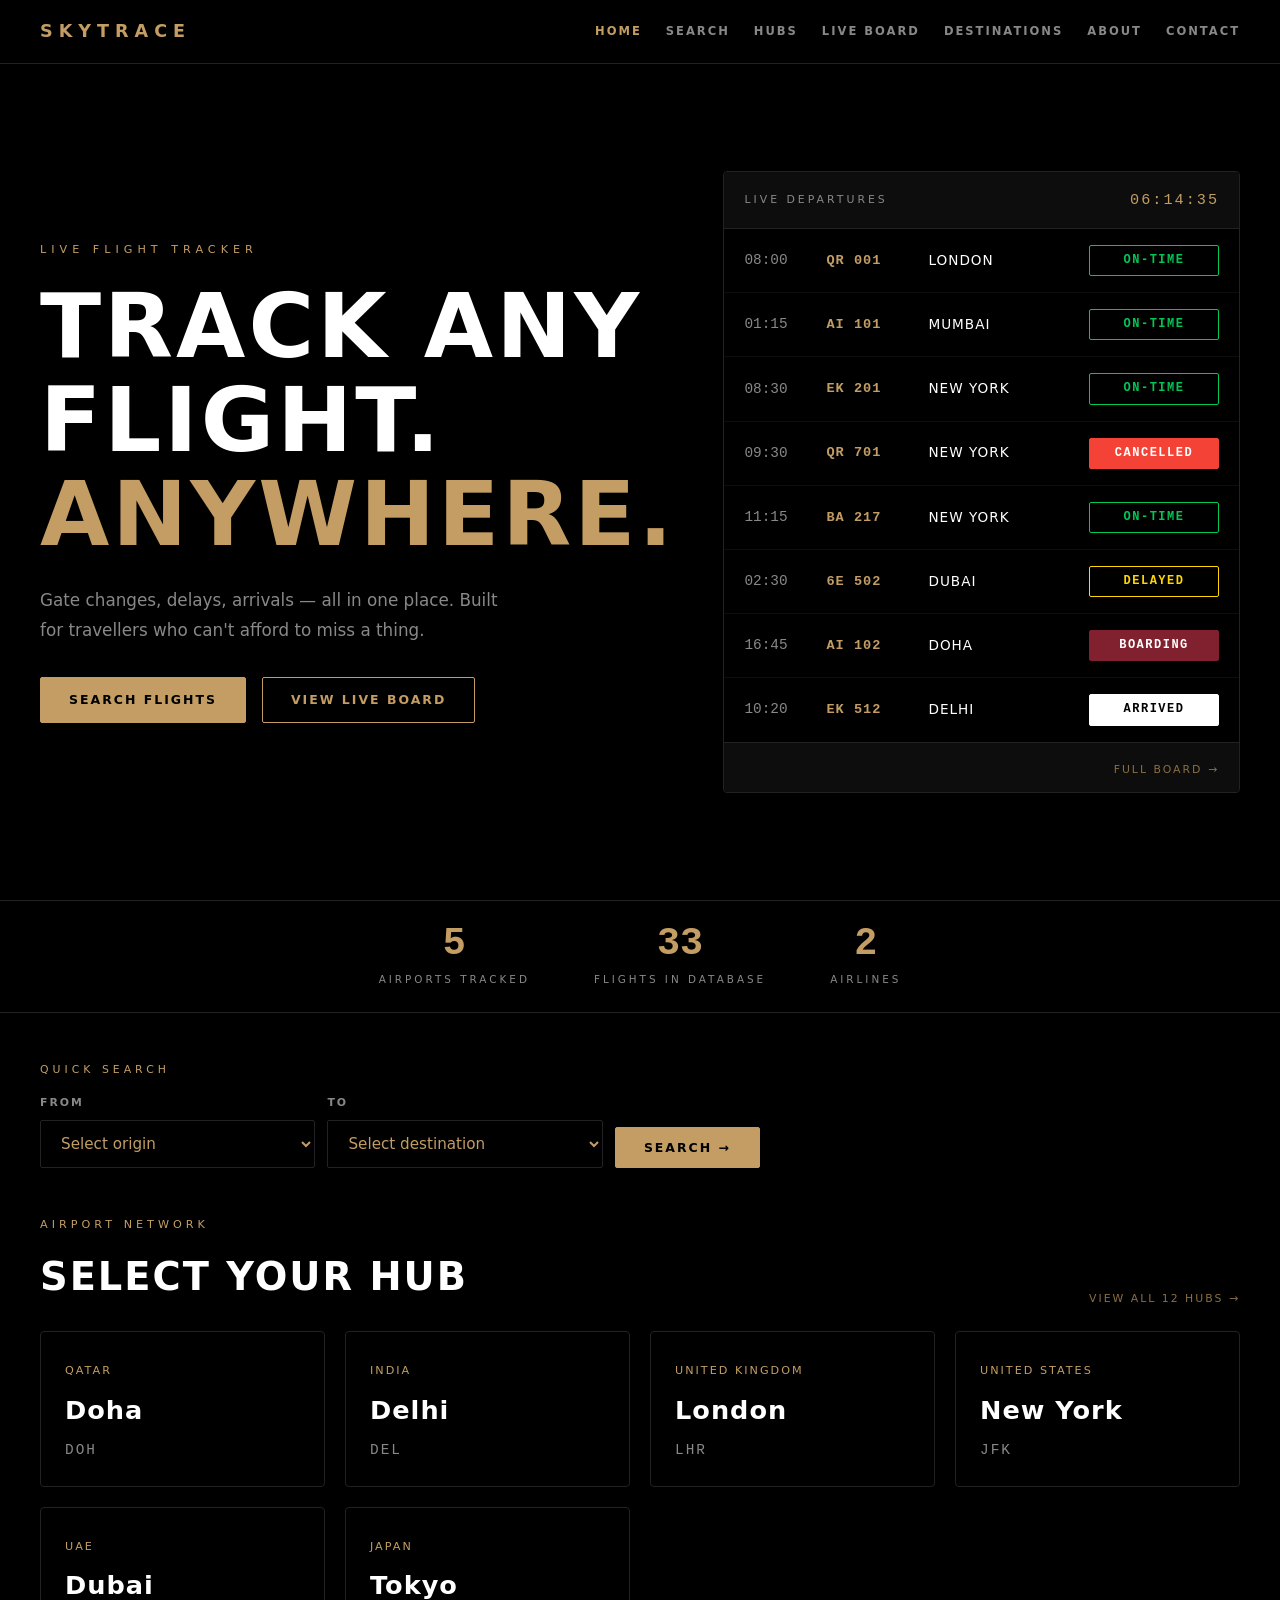
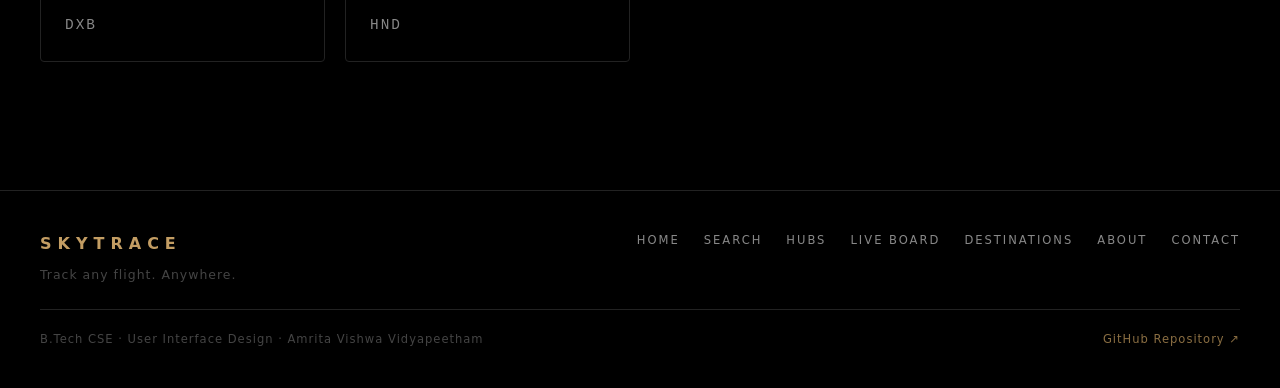
==== index.html @ 2674e1f0 "modified index, styles and added dashboard" ====
<!DOCTYPE html>
<html lang="en">
<head>
  <meta charset="UTF-8">
  <meta name="viewport" content="width=device-width, initial-scale=1.0">
  <title>SkyTrace — Live Flight Tracker</title>
  <link rel="stylesheet" href="css/styles.css">
  <style>
    /* ── Index-specific styles only ── */

    /* Hero layout: two columns */
    .hero-layout {
      min-height: calc(100vh - var(--nav-height));
      display: grid;
      grid-template-columns: 1fr 1fr;
      align-items: center;
      gap: var(--sp-12);
      padding-inline: var(--sp-10);
      max-width: var(--max-width);
      margin-inline: auto;
      padding-block: var(--sp-16);
    }

    /* Live ticker panel (right column) */
    .ticker-panel {
      border: 1px solid var(--border);
      border-radius: 4px;
      overflow: hidden;
    }

    .ticker-header {
      display: flex;
      justify-content: space-between;
      align-items: center;
      padding: var(--sp-4) var(--sp-5);
      border-bottom: 1px solid var(--border);
      background: var(--surface);
    }

    .ticker-header-label {
      font-size: 0.68rem;
      letter-spacing: 3px;
      text-transform: uppercase;
      color: var(--text-muted);
    }

    .ticker-clock {
      font-family: var(--font-mono);
      font-size: 0.95rem;
      color: var(--gold);
      letter-spacing: 2px;
    }

    .ticker-row {
      display: grid;
      grid-template-columns: 70px 90px 1fr auto;
      align-items: center;
      gap: var(--sp-3);
      padding: var(--sp-4) var(--sp-5);
      border-bottom: 1px solid var(--surface);
      transition: background var(--transition-fast);
      opacity: 0;
      animation: fadeUp 0.4s ease forwards;
    }

    .ticker-row:hover { background: var(--surface-2); }
    .ticker-row:last-child { border-bottom: none; }

    .ticker-time {
      font-family: var(--font-mono);
      font-size: 0.9rem;
      color: var(--text-muted);
    }

    .ticker-flight {
      font-family: var(--font-mono);
      font-size: 0.85rem;
      color: var(--gold);
      font-weight: 700;
      letter-spacing: 1px;
    }

    .ticker-route {
      font-size: 0.85rem;
      text-transform: uppercase;
      letter-spacing: 1px;
      color: var(--text);
      white-space: nowrap;
      overflow: hidden;
      text-overflow: ellipsis;
    }

    .ticker-footer {
      padding: var(--sp-3) var(--sp-5);
      background: var(--surface);
      border-top: 1px solid var(--border);
      text-align: right;
    }

    .ticker-footer a {
      font-size: 0.68rem;
      letter-spacing: 2px;
      text-transform: uppercase;
      color: var(--gold-dim);
      transition: color var(--transition-fast);
    }

    .ticker-footer a:hover { color: var(--gold); }

    /* Stats strip */
    .stats-strip {
      border-top: 1px solid var(--border);
      border-bottom: 1px solid var(--border);
      padding-block: var(--sp-6);
    }

    .stats-inner {
      max-width: var(--max-width);
      margin-inline: auto;
      padding-inline: var(--sp-10);
      display: flex;
      justify-content: center;
      gap: var(--sp-16);
      flex-wrap: wrap;
    }

    .stat-item {
      text-align: center;
    }

    .stat-item .num {
      font-family: var(--font-mono);
      font-size: 2.4rem;
      font-weight: 700;
      color: var(--gold);
      line-height: 1;
      display: block;
    }

    .stat-item .lbl {
      font-size: 0.65rem;
      letter-spacing: 3px;
      text-transform: uppercase;
      color: var(--text-muted);
      margin-top: var(--sp-2);
      display: block;
    }

    /* Quick search section */
    .search-section {
      max-width: var(--max-width);
      margin-inline: auto;
      padding-inline: var(--sp-10);
      padding-block: var(--sp-12);
    }

    .search-section-label {
      font-size: 0.68rem;
      letter-spacing: 4px;
      text-transform: uppercase;
      color: var(--gold);
      margin-bottom: var(--sp-4);
    }

    .search-widget {
      display: grid;
      grid-template-columns: 1fr 1fr auto;
      gap: var(--sp-3);
      align-items: end;
      max-width: 720px;
    }

    .search-error {
      font-size: 0.72rem;
      color: var(--status-cancelled);
      letter-spacing: 1px;
      margin-top: var(--sp-2);
      display: none;
    }

    .search-error.visible { display: block; }

    /* Hubs section */
    .hubs-section {
      max-width: var(--max-width);
      margin-inline: auto;
      padding-inline: var(--sp-10);
      padding-bottom: var(--sp-16);
    }

    .hubs-section-head {
      display: flex;
      justify-content: space-between;
      align-items: flex-end;
      margin-bottom: var(--sp-6);
    }

    .view-all {
      font-size: 0.68rem;
      letter-spacing: 2px;
      text-transform: uppercase;
      color: var(--gold-dim);
      transition: color var(--transition-fast);
    }

    .view-all:hover { color: var(--gold); }

    /* Responsive */
    @media (max-width: 900px) {
      .hero-layout {
        grid-template-columns: 1fr;
        padding-block: var(--sp-12);
      }

      .ticker-panel { display: none; }
    }

    @media (max-width: 640px) {
      .hero-layout,
      .stats-inner,
      .search-section,
      .hubs-section {
        padding-inline: var(--sp-5);
      }

      .search-widget {
        grid-template-columns: 1fr;
      }

      .stats-inner {
        gap: var(--sp-8);
      }

      .hubs-section-head {
        flex-direction: column;
        align-items: flex-start;
        gap: var(--sp-3);
      }
    }
  </style>
</head>
<body>

  <!-- ── NAVIGATION ── -->
  <nav class="nav-bar">
    <span class="nav-logo">SkyTrace</span>
    <div class="nav-links">
      <a href="index.html"        class="nav-link active">Home</a>
      <a href="search.html"       class="nav-link">Search</a>
      <a href="hubs.html"         class="nav-link">Hubs</a>
      <a href="status.html"       class="nav-link">Live Board</a>
      <a href="destinations.html" class="nav-link">Destinations</a>
      <a href="about.html"        class="nav-link">About</a>
      <a href="contact.html"      class="nav-link">Contact</a>
    </div>
    <button class="nav-toggle" id="navToggle" aria-label="Toggle navigation">
      <span></span><span></span><span></span>
    </button>
  </nav>

  <!-- Mobile nav menu -->
  <div class="nav-menu" id="navMenu">
    <a href="index.html"        class="nav-link active">Home</a>
    <a href="search.html"       class="nav-link">Search</a>
    <a href="hubs.html"         class="nav-link">Hubs</a>
    <a href="status.html"       class="nav-link">Live Board</a>
    <a href="destinations.html" class="nav-link">Destinations</a>
    <a href="about.html"        class="nav-link">About</a>
    <a href="contact.html"      class="nav-link">Contact</a>
  </div>

  <!-- ── HERO ── -->
  <section>
    <div class="hero-layout">

      <!-- Left: copy + CTAs -->
      <div class="hero-left">
        <p class="hero-eyebrow">Live Flight Tracker</p>
        <h1 class="hero-title">
          Track any flight.<br><span>Anywhere.</span>
        </h1>
        <p class="hero-sub">
          Gate changes, delays, arrivals — all in one place.
          Built for travellers who can't afford to miss a thing.
        </p>
        <div class="hero-cta">
          <a href="search.html" class="btn btn-primary">Search Flights</a>
          <a href="hubs.html"   class="btn btn-secondary">View Live Board</a>
        </div>
      </div>

      <!-- Right: live ticker -->
      <div class="ticker-panel" id="tickerPanel">
        <div class="ticker-header">
          <span class="ticker-header-label">Live Departures</span>
          <span class="ticker-clock" id="tickerClock">--:--:--</span>
        </div>
        <div id="tickerBody">
          <!-- Rows injected by JS -->
        </div>
        <div class="ticker-footer">
          <a href="hubs.html">Full board →</a>
        </div>
      </div>

    </div>
  </section>

  <!-- ── STATS STRIP ── -->
  <div class="stats-strip">
    <div class="stats-inner">
      <div class="stat-item">
        <span class="num" data-target="12" id="stat0">0</span>
        <span class="lbl">Airports Tracked</span>
      </div>
      <div class="stat-item">
        <span class="num" data-target="72" id="stat1">0</span>
        <span class="lbl">Flights in Database</span>
      </div>
      <div class="stat-item">
        <span class="num" data-target="6" id="stat2">0</span>
        <span class="lbl">Airlines</span>
      </div>
    </div>
  </div>

  <!-- ── QUICK SEARCH ── -->
  <div class="search-section">
    <p class="search-section-label">Quick Search</p>
    <form class="search-widget" id="searchForm" autocomplete="off">
      <div class="form-group">
        <label class="form-label" for="fromSelect">From</label>
        <select class="form-input" id="fromSelect">
          <option value="">Select origin</option>
        </select>
      </div>
      <div class="form-group">
        <label class="form-label" for="toSelect">To</label>
        <select class="form-input" id="toSelect">
          <option value="">Select destination</option>
        </select>
      </div>
      <button type="submit" class="btn btn-primary">Search →</button>
    </form>
    <p class="search-error" id="searchError">Origin and destination cannot be the same.</p>
  </div>

  <!-- ── FEATURED HUBS ── -->
  <div class="hubs-section">
    <div class="hubs-section-head">
      <div>
        <p class="section-label">Airport Network</p>
        <h2 class="section-title" style="margin-bottom:0;">Select Your Hub</h2>
      </div>
      <a href="hubs.html" class="view-all">View all 12 hubs →</a>
    </div>
    <div class="grid-auto" id="featuredHubs">
      <!-- 6 hub cards injected by JS -->
    </div>
  </div>

  <!-- ── FOOTER ── -->
  <footer class="footer">
    <div class="footer-inner">
      <div class="footer-top">
        <div>
          <div class="footer-logo">SkyTrace</div>
          <p class="footer-tagline">Track any flight. Anywhere.</p>
        </div>
        <nav class="footer-links">
          <a href="index.html"        class="footer-link">Home</a>
          <a href="search.html"       class="footer-link">Search</a>
          <a href="hubs.html"         class="footer-link">Hubs</a>
          <a href="status.html"       class="footer-link">Live Board</a>
          <a href="destinations.html" class="footer-link">Destinations</a>
          <a href="about.html"        class="footer-link">About</a>
          <a href="contact.html"      class="footer-link">Contact</a>
        </nav>
      </div>
      <div class="footer-bottom">
        <span class="footer-credit">
          B.Tech CSE · User Interface Design · Amrita Vishwa Vidyapeetham
        </span>
        <span class="footer-credit">
          <a href="https://github.com/9Zaun/skytrace" target="_blank" rel="noopener noreferrer">
            GitHub Repository ↗
          </a>
        </span>
      </div>
    </div>
  </footer>

  <script>
    /* ── DATA ── */
    const HUBS = [
      { country: "Qatar",          city: "Doha",       code: "DOH" },
      { country: "India",          city: "Delhi",      code: "DEL" },
      { country: "United Kingdom", city: "London",     code: "LHR" },
      { country: "United States",  city: "New York",   code: "JFK" },
      { country: "UAE",            city: "Dubai",      code: "DXB" },
      { country: "Japan",          city: "Tokyo",      code: "HND" },
      { country: "France",         city: "Paris",      code: "CDG" },
      { country: "Singapore",      city: "Singapore",  code: "SIN" },
      { country: "Germany",        city: "Frankfurt",  code: "FRA" },
      { country: "Australia",      city: "Sydney",     code: "SYD" },
      { country: "Canada",         city: "Toronto",    code: "YYZ" },
      { country: "Turkey",         city: "Istanbul",   code: "IST" }
    ];

    /* Sample flights for the live ticker — matches status.html data shape */
    const TICKER_FLIGHTS = [
      { id: "QR 001", from: "DOH", to: "London",    sch: "08:00", status: "ON-TIME"      },
      { id: "AI 101", from: "DEL", to: "Mumbai",    sch: "01:15", status: "ON-TIME"      },
      { id: "EK 201", from: "DXB", to: "New York",  sch: "08:30", status: "ON-TIME"      },
      { id: "QR 701", from: "DOH", to: "New York",  sch: "09:30", status: "CANCELLED"    },
      { id: "BA 217", from: "LHR", to: "New York",  sch: "11:15", status: "ON-TIME"      },
      { id: "6E 502", from: "DEL", to: "Dubai",     sch: "02:30", status: "DELAYED"      },
      { id: "AI 102", from: "DEL", to: "Doha",      sch: "16:45", status: "BOARDING"     },
      { id: "EK 512", from: "DXB", to: "Delhi",     sch: "10:20", status: "ARRIVED"      }
    ];

    /* Status → CSS class mapping */
    const STATUS_CLASS = {
      "ON-TIME":      "st-on-time",
      "DELAYED":      "st-delayed",
      "BOARDING":     "st-boarding",
      "CANCELLED":    "st-cancelled",
      "ARRIVED":      "st-arrived",
      "BAGGAGE CLAIM":"st-baggage-claim",
      "IMMIGRATION":  "st-immigration",
      "SCHEDULED":    "st-scheduled"
    };

    /* ── CLOCK ── */
    function startClock() {
      const el = document.getElementById('tickerClock');
      function tick() {
        el.textContent = new Date().toLocaleTimeString('en-GB');
      }
      tick();
      setInterval(tick, 1000);
    }

    /* ── LIVE TICKER ── */
    function buildTicker() {
      const body = document.getElementById('tickerBody');
      body.innerHTML = '';
      TICKER_FLIGHTS.forEach((f, i) => {
        const cls  = STATUS_CLASS[f.status] || 'st-scheduled';
        const row  = document.createElement('div');
        row.className = 'ticker-row';
        row.style.animationDelay = (i * 0.06) + 's';
        row.innerHTML = `
          <span class="ticker-time">${f.sch}</span>
          <span class="ticker-flight">${f.id}</span>
          <span class="ticker-route">${f.to.toUpperCase()}</span>
          <span class="st ${cls}">${f.status}</span>`;
        body.appendChild(row);
      });
    }

    /* ── STATS COUNTERS ── */
    function animateCounter(el, target, duration) {
      let start = null;
      function step(ts) {
        if (!start) start = ts;
        const progress = Math.min((ts - start) / duration, 1);
        el.textContent = Math.floor(progress * target);
        if (progress < 1) requestAnimationFrame(step);
        else el.textContent = target + (target === 72 ? '+' : '');
      }
      requestAnimationFrame(step);
    }

    function initCounters() {
      const targets = [
        { id: 'stat0', val: 12 },
        { id: 'stat1', val: 72 },
        { id: 'stat2', val: 6  }
      ];
      const observer = new IntersectionObserver((entries) => {
        entries.forEach(entry => {
          if (entry.isIntersecting) {
            targets.forEach(t => {
              animateCounter(document.getElementById(t.id), t.val, 1200);
            });
            observer.disconnect();
          }
        });
      }, { threshold: 0.5 });
      observer.observe(document.querySelector('.stats-strip'));
    }

    /* ── QUICK SEARCH DROPDOWNS ── */
    function buildDropdowns() {
      const from = document.getElementById('fromSelect');
      const to   = document.getElementById('toSelect');
      HUBS.forEach(h => {
        const opt1 = new Option(`${h.city} (${h.code})`, h.code);
        const opt2 = new Option(`${h.city} (${h.code})`, h.code);
        from.appendChild(opt1);
        to.appendChild(opt2);
      });
    }

    document.getElementById('searchForm').addEventListener('submit', function(e) {
      e.preventDefault();
      const from = document.getElementById('fromSelect').value;
      const to   = document.getElementById('toSelect').value;
      const err  = document.getElementById('searchError');

      if (!from || !to) {
        err.textContent = 'Please select both origin and destination.';
        err.classList.add('visible');
        return;
      }
      if (from === to) {
        err.textContent = 'Origin and destination cannot be the same.';
        err.classList.add('visible');
        return;
      }
      err.classList.remove('visible');
      window.location.href = `search.html?from=${from}&to=${to}`;
    });

    /* ── FEATURED HUBS (first 6) ── */
    function buildFeaturedHubs() {
      const grid = document.getElementById('featuredHubs');
      HUBS.slice(0, 6).forEach((h, i) => {
        const a = document.createElement('a');
        a.href      = `status.html?origin=${h.code}`;
        a.className = 'hub-card animate-fade-up';
        a.style.animationDelay = (i * 0.07) + 's';
        a.innerHTML = `
          <span class="country-label">${h.country}</span>
          <h2 class="city-name">${h.city}</h2>
          <div class="airport-code">${h.code}</div>`;
        grid.appendChild(a);
      });
    }

    /* ── MOBILE NAV ── */
    document.getElementById('navToggle').addEventListener('click', function() {
      document.getElementById('navMenu').classList.toggle('open');
    });

    /* ── INIT ── */
    window.addEventListener('DOMContentLoaded', () => {
      startClock();
      buildTicker();
      buildDropdowns();
      buildFeaturedHubs();
      initCounters();
    });
  </script>

</body>
</html>
---- css/styles.css ----
/*
======================
Design tokens
======================
*/

:root {
    /* Brand colours */
    --gold:          #c39d63;
    --gold-dim:      #8a6e42;
    --gold-subtle:   rgba(195, 157, 99, 0.08);
    --maroon:        #81202e;
  
    /* Surfaces */
    --bg:            #000000;
    --surface:       #0d0d0d;
    --surface-2:     #161616;
    --border:        #222222;
    --border-hover:  var(--gold);
  
    /* Text */
    --text:          #ffffff;
    --text-muted:    #888888;
    --text-faint:    #444444;
  
    /* Status colours — used as both text and border */
    --status-ontime:     #00c853;   /* limegreen */
    --status-delayed:    #ffd600;   /* yellow */
    --status-boarding:   var(--maroon);
    --status-cancelled:  #f44336;   /* red */
    --status-arrived:    #ffffff;
    --status-baggage:    #1565c0;   /* blue */
    --status-immigration:#6a1b9a;   /* purple */
  
    /* Typography */
    --font-ui:       'Segoe UI', system-ui, sans-serif;
    --font-mono:     'Courier New', Courier, monospace;
  
    /* Spacing scale */
    --sp-1:  4px;
    --sp-2:  8px;
    --sp-3:  12px;
    --sp-4:  16px;
    --sp-5:  20px;
    --sp-6:  24px;
    --sp-8:  32px;
    --sp-10: 40px;
    --sp-12: 48px;
    --sp-16: 64px;
    --sp-20: 80px;
  
    /* Layout */
    --max-width: 1400px;
    --nav-height: 64px;
  
    /* Motion — keep fast, purposeful only */
    --transition: 0.25s ease;
    --transition-fast: 0.15s ease;
  }

  /*
  ======================
  Reset and Base Styles
  ======================
  */

  *, *::before, *::after {
    box-sizing: border-box;
    margin: 0;
    padding: 0;
  }
  
  html {
    scroll-behavior: smooth;
    -webkit-text-size-adjust: 100%;
  }
  
  body {
    background: var(--bg);
    color: var(--text);
    font-family: var(--font-ui);
    font-size: 1rem;
    line-height: 1.6;
    min-height: 100vh;
  }
  
  a {
    color: inherit;
    text-decoration: none;
  }
  
  img {
    display: block;
    max-width: 100%;
  }
  
  ul, ol {
    list-style: none;
  }
  
  button {
    cursor: pointer;
    font-family: inherit;
    border: none;
    background: none;
  }
  
  input, select, textarea {
    font-family: inherit;
    font-size: inherit;
  }

  /*
  ======================
  Layout stuff
  ======================
  */
  
  /* Page-width container */
.container {
    width: 100%;
    max-width: var(--max-width);
    margin-inline: auto;
    padding-inline: var(--sp-10);
  }
  
  /* Standard section vertical rhythm */
  .section {
    padding-block: var(--sp-16);
  }
  
  .section--sm {
    padding-block: var(--sp-8);
  }
  
  /* Responsive auto-fit grid */
  .grid-auto {
    display: grid;
    grid-template-columns: repeat(auto-fit, minmax(260px, 1fr));
    gap: var(--sp-5);
  }
  
  /* Flex row utility */
  .flex-row {
    display: flex;
    align-items: center;
    gap: var(--sp-4);
  }
  
  /* Section heading */
  .section-label {
    font-size: 0.7rem;
    letter-spacing: 4px;
    text-transform: uppercase;
    color: var(--gold);
    margin-bottom: var(--sp-3);
  }
  
  .section-title {
    font-size: clamp(1.6rem, 3vw, 2.4rem);
    font-weight: 700;
    letter-spacing: 2px;
    text-transform: uppercase;
    color: var(--text);
    margin-bottom: var(--sp-4);
  }
  
  .section-sub {
    color: var(--text-muted);
    max-width: 520px;
    font-size: 0.95rem;
    line-height: 1.7;
  }
  
  /* Gold divider line */
  .divider {
    border: none;
    border-top: 1px solid var(--border);
    margin-block: var(--sp-8);
  }
  
  .divider--gold {
    border-color: var(--gold);
  }

  
/* 
======================
Navigation
======================
*/

.nav-bar {
    position: sticky;
    top: 0;
    z-index: 100;
    height: var(--nav-height);
    background: rgba(0, 0, 0, 0.92);
    backdrop-filter: blur(8px);
    -webkit-backdrop-filter: blur(8px);
    border-bottom: 1px solid var(--border);
    display: flex;
    align-items: center;
    padding-inline: var(--sp-10);
    gap: var(--sp-8);
  }
  
  .nav-logo {
    font-size: 1.1rem;
    font-weight: 700;
    letter-spacing: 6px;
    text-transform: uppercase;
    color: var(--gold);
    white-space: nowrap;
    flex-shrink: 0;
  }
  
  .nav-links {
    display: flex;
    align-items: center;
    gap: var(--sp-6);
    margin-left: auto;
  }
  
  .nav-link {
    font-size: 0.72rem;
    letter-spacing: 2px;
    text-transform: uppercase;
    color: var(--text-muted);
    font-weight: 600;
    transition: color var(--transition-fast);
    white-space: nowrap;
  }
  
  .nav-link:hover,
  .nav-link.active {
    color: var(--gold);
  }
  
  /* Mobile hamburger toggle button */
  .nav-toggle {
    display: none;
    flex-direction: column;
    gap: 5px;
    margin-left: auto;
    padding: var(--sp-2);
    background: none;
    border: none;
    cursor: pointer;
  }
  
  .nav-toggle span {
    display: block;
    width: 22px;
    height: 2px;
    background: var(--gold);
    transition: var(--transition);
  }
  
  /* Mobile nav menu (hidden by default) */
  .nav-menu {
    display: none;
    flex-direction: column;
    position: absolute;
    top: var(--nav-height);
    left: 0;
    right: 0;
    background: var(--bg);
    border-bottom: 1px solid var(--border);
    padding: var(--sp-6) var(--sp-10);
    gap: var(--sp-5);
    z-index: 99;
  }
  
  .nav-menu.open {
    display: flex;
  }
  
  .nav-menu .nav-link {
    font-size: 0.85rem;
    padding-block: var(--sp-2);
    border-bottom: 1px solid var(--border);
  }
  
  /* Responsive: collapse nav links on mobile */
  @media (max-width: 768px) {
    .nav-links {
      display: none;
    }
  
    .nav-toggle {
      display: flex;
    }
  }
  

  /*
  ======================
  Buttons
  ======================
  */

  /* Base button */
.btn {
    display: inline-flex;
    align-items: center;
    justify-content: center;
    gap: var(--sp-2);
    padding: 12px 28px;
    font-size: 0.78rem;
    font-weight: 700;
    letter-spacing: 2px;
    text-transform: uppercase;
    border-radius: 2px;
    transition: var(--transition);
    white-space: nowrap;
    cursor: pointer;
    font-family: var(--font-ui);
  }
  
  /* Gold filled — primary action */
  .btn-primary {
    background: var(--gold);
    color: #000;
    border: 1px solid var(--gold);
  }
  
  .btn-primary:hover {
    background: transparent;
    color: var(--gold);
  }
  
  /* Gold outline — secondary action */
  .btn-secondary {
    background: transparent;
    color: var(--gold);
    border: 1px solid var(--gold);
  }
  
  .btn-secondary:hover {
    background: var(--gold);
    color: #000;
  }
  
  /* Ghost — low emphasis */
  .btn-ghost {
    background: transparent;
    color: var(--text-muted);
    border: 1px solid var(--border);
  }
  
  .btn-ghost:hover {
    color: var(--gold);
    border-color: var(--gold);
  }
  
  /* Small size modifier */
  .btn--sm {
    padding: 8px 18px;
    font-size: 0.7rem;
  }


/*
======================
Cards
======================
*/

/* Base card */
.card {
    background: var(--bg);
    border: 1px solid var(--border);
    border-radius: 4px;
    padding: var(--sp-6);
    transition: border-color var(--transition), background var(--transition), transform var(--transition);
  }
  
  .card:hover {
    border-color: var(--gold);
    background: var(--surface-2);
    transform: translateY(-4px);
  }
  
  /* Hub / airport selector card */
  .hub-card {
    background: var(--bg);
    border: 1px solid var(--border);
    border-radius: 4px;
    padding: var(--sp-6);
    text-decoration: none;
    color: inherit;
    display: block;
    transition: border-color var(--transition), background var(--transition), transform var(--transition);
  }
  
  .hub-card:hover {
    border-color: var(--gold);
    background: var(--surface-2);
    transform: translateY(-5px);
  }
  
  .hub-card .country-label {
    color: var(--gold);
    font-size: 0.7rem;
    letter-spacing: 2px;
    text-transform: uppercase;
  }
  
  .hub-card .city-name {
    font-size: 1.6rem;
    font-weight: 700;
    margin-block: var(--sp-2);
    letter-spacing: 1px;
  }
  
  .hub-card .airport-code {
    color: var(--text-muted);
    font-family: var(--font-mono);
    font-size: 0.9rem;
    letter-spacing: 2px;
  }
  
  /* Flight result card (search page) */
  .flight-card {
    background: var(--bg);
    border: 1px solid var(--border);
    border-radius: 4px;
    padding: var(--sp-5) var(--sp-6);
    transition: border-color var(--transition), background var(--transition);
  }
  
  .flight-card:hover {
    border-color: var(--gold);
    background: var(--surface-2);
  }
  
  .flight-card .flight-id {
    font-family: var(--font-mono);
    color: var(--gold);
    font-weight: 700;
    font-size: 1rem;
    letter-spacing: 2px;
  }
  
  .flight-card .flight-route {
    font-size: 1.2rem;
    font-weight: 600;
    letter-spacing: 1px;
    margin-block: var(--sp-2);
  }
  
  .flight-card .flight-meta {
    font-size: 0.8rem;
    color: var(--text-muted);
    letter-spacing: 1px;
  }
  
  /* Stat / counter card */
  .stat-card {
    text-align: center;
    padding: var(--sp-8) var(--sp-6);
    border: 1px solid var(--border);
    border-radius: 4px;
  }
  
  .stat-card .stat-number {
    font-family: var(--font-mono);
    font-size: clamp(2.4rem, 4vw, 3.5rem);
    font-weight: 700;
    color: var(--gold);
    line-height: 1;
    display: block;
  }
  
  .stat-card .stat-label {
    font-size: 0.7rem;
    letter-spacing: 3px;
    text-transform: uppercase;
    color: var(--text-muted);
    margin-top: var(--sp-2);
  }
  
  /* How It Works step card */
  .step-card {
    padding: var(--sp-6);
    border-left: 2px solid var(--border);
    transition: border-color var(--transition);
  }
  
  .step-card:hover {
    border-color: var(--gold);
  }
  
  .step-card .step-number {
    font-family: var(--font-mono);
    font-size: 2rem;
    font-weight: 700;
    color: var(--gold-dim);
    line-height: 1;
    margin-bottom: var(--sp-3);
  }
  
  .step-card .step-title {
    font-size: 0.85rem;
    font-weight: 700;
    letter-spacing: 3px;
    text-transform: uppercase;
    color: var(--text);
    margin-bottom: var(--sp-2);
  }
  
  .step-card .step-desc {
    font-size: 0.88rem;
    color: var(--text-muted);
    line-height: 1.7;
  }

  

/*
======================
Status badges
======================
*/

.st {
    display: inline-block;
    padding: 5px 12px;
    font-size: 0.75rem;
    font-weight: 700;
    letter-spacing: 1.5px;
    text-transform: uppercase;
    border-radius: 2px;
    min-width: 130px;
    text-align: center;
    font-family: var(--font-mono);
  }
  
  .st-on-time {
    color: var(--status-ontime);
    border: 1px solid var(--status-ontime);
  }
  
  .st-delayed {
    color: var(--status-delayed);
    border: 1px solid var(--status-delayed);
  }
  
  .st-boarding {
    background: var(--maroon);
    color: #fff;
    border: 1px solid var(--maroon);
    animation: blink 1s step-start infinite;
  }
  
  .st-cancelled {
    background: var(--status-cancelled);
    color: #fff;
    border: 1px solid var(--status-cancelled);
  }
  
  .st-arrived {
    background: var(--status-arrived);
    color: #000;
    border: 1px solid var(--status-arrived);
  }
  
  .st-baggage-claim {
    background: var(--status-baggage);
    color: #fff;
    border: 1px solid var(--status-baggage);
  }
  
  .st-immigration {
    background: var(--status-immigration);
    color: #fff;
    border: 1px solid var(--status-immigration);
  }
  
  .st-scheduled {
    color: var(--text-muted);
    border: 1px solid var(--text-faint);
  }
  
  
/* 
======================
Forms
======================
*/
  
  .form-group {
    display: flex;
    flex-direction: column;
    gap: var(--sp-2);
  }
  
  .form-label {
    font-size: 0.68rem;
    letter-spacing: 2px;
    text-transform: uppercase;
    color: var(--text-muted);
    font-weight: 600;
  }
  
  .form-input {
    width: 100%;
    padding: 13px 16px;
    background: var(--bg);
    border: 1px solid var(--border);
    color: var(--gold);
    font-size: 0.95rem;
    font-family: var(--font-ui);
    border-radius: 2px;
    outline: none;
    transition: border-color var(--transition-fast);
    box-sizing: border-box;
  }
  
  .form-input:focus {
    border-color: var(--gold);
  }
  
  .form-input::placeholder {
    color: var(--text-faint);
    letter-spacing: 1px;
  }
  
  /* Inline error message */
  .form-error {
    font-size: 0.75rem;
    letter-spacing: 1px;
    color: var(--status-cancelled);
    display: none;
    margin-top: var(--sp-1);
  }
  
  .form-error.visible {
    display: block;
  }
  
  /* Inline form row (used in homepage search widget + search page) */
  .form-row {
    display: grid;
    grid-template-columns: 1fr 1fr auto;
    gap: var(--sp-3);
    align-items: end;
  }
  
  @media (max-width: 640px) {
    .form-row {
      grid-template-columns: 1fr;
    }
  }
  
  /* Success state */
  .form-success {
    display: none;
    text-align: center;
    padding: var(--sp-10);
    border: 1px solid var(--gold);
    border-radius: 4px;
  }
  
  .form-success.visible {
    display: block;
  }
  
  .form-success p {
    color: var(--gold);
    letter-spacing: 2px;
    text-transform: uppercase;
    font-size: 0.85rem;
  }
  
  
  /*
  ======================
  Hero (Homepage)
  ======================
  */

  .hero {
    min-height: 100vh;
    display: flex;
    flex-direction: column;
    justify-content: center;
    align-items: flex-start;
    padding-inline: var(--sp-10);
    max-width: var(--max-width);
    margin-inline: auto;
    padding-block: var(--sp-20);
  }
  
  .hero-eyebrow {
    font-size: 0.7rem;
    letter-spacing: 5px;
    text-transform: uppercase;
    color: var(--gold);
    margin-bottom: var(--sp-5);
  }
  
  .hero-title {
    font-size: clamp(2.8rem, 7vw, 6rem);
    font-weight: 700;
    line-height: 1.05;
    letter-spacing: 3px;
    text-transform: uppercase;
    color: var(--text);
    max-width: 14ch;
    margin-bottom: var(--sp-6);
  }
  
  .hero-title span {
    color: var(--gold);
  }
  
  .hero-sub {
    font-size: clamp(0.9rem, 1.5vw, 1.05rem);
    color: var(--text-muted);
    max-width: 44ch;
    line-height: 1.8;
    margin-bottom: var(--sp-8);
  }
  
  .hero-cta {
    display: flex;
    gap: var(--sp-4);
    flex-wrap: wrap;
  }
  
  
/*
======================
FIDS table (Status page)
Centralised here so status.html can link to styles.css
instead of duplicating inline styles.
======================
*/

  
  .fids-wrapper {
    overflow-x: auto;
    -webkit-overflow-scrolling: touch;
  }
  
  .fids-table {
    width: 100%;
    border-collapse: collapse;
  }
  
  .fids-table th {
    text-align: left;
    color: var(--text-faint);
    padding: var(--sp-4) var(--sp-4);
    border-bottom: 2px solid var(--border);
    font-size: 0.72rem;
    letter-spacing: 2px;
    text-transform: uppercase;
    white-space: nowrap;
  }
  
  .fids-table td {
    padding: var(--sp-6) var(--sp-4);
    border-bottom: 1px solid var(--surface);
    font-size: 1.1rem;
    vertical-align: middle;
    white-space: nowrap;
  }
  
  .fids-table td.mono {
    font-family: var(--font-mono);
  }
  
  .fids-table td.flight-id-cell {
    font-family: var(--font-mono);
    color: var(--gold);
    font-weight: 700;
    letter-spacing: 2px;
  }
  
  .fids-table tbody tr:hover {
    background: var(--surface);
  }
  
  
/*
======================
Tab bar (Status page + any tabbed section)
======================
*/
  
  .tab-bar {
    display: flex;
    gap: var(--sp-3);
    margin-block: var(--sp-5);
  }
  
  .tab {
    padding: 11px 36px;
    cursor: pointer;
    background: var(--bg);
    border: 1px solid var(--border);
    color: var(--text-muted);
    font-weight: 700;
    font-size: 0.78rem;
    letter-spacing: 2px;
    text-transform: uppercase;
    transition: var(--transition);
    border-radius: 2px;
  }
  
  .tab:hover {
    color: var(--gold);
    border-color: var(--gold-dim);
  }
  
  .tab.active {
    background: var(--gold);
    color: #000;
    border-color: var(--gold);
  }
  
  
/*
======================
Search input bar (used in status.html + search.html)
======================
  */
  
  .search-bar {
    width: 100%;
    padding: 14px 16px;
    background: var(--bg);
    border: 1px solid var(--border);
    color: var(--gold);
    font-size: 1rem;
    font-family: var(--font-mono);
    letter-spacing: 1px;
    border-radius: 4px;
    outline: none;
    box-sizing: border-box;
    transition: border-color var(--transition-fast);
  }
  
  .search-bar:focus {
    border-color: var(--gold);
  }
  
  .search-bar::placeholder {
    color: var(--text-faint);
    letter-spacing: 2px;
  }
  
  
/*
======================
Footer
======================
*/
  
  .footer {
    border-top: 1px solid var(--border);
    padding-block: var(--sp-10);
    margin-top: var(--sp-16);
  }
  
  .footer-inner {
    max-width: var(--max-width);
    margin-inline: auto;
    padding-inline: var(--sp-10);
    display: flex;
    flex-direction: column;
    gap: var(--sp-6);
  }
  
  .footer-top {
    display: flex;
    justify-content: space-between;
    align-items: flex-start;
    flex-wrap: wrap;
    gap: var(--sp-6);
  }
  
  .footer-logo {
    font-size: 1rem;
    font-weight: 700;
    letter-spacing: 6px;
    text-transform: uppercase;
    color: var(--gold);
  }
  
  .footer-tagline {
    font-size: 0.78rem;
    color: var(--text-faint);
    letter-spacing: 1px;
    margin-top: var(--sp-2);
  }
  
  .footer-links {
    display: flex;
    gap: var(--sp-6);
    flex-wrap: wrap;
  }
  
  .footer-link {
    font-size: 0.72rem;
    letter-spacing: 2px;
    text-transform: uppercase;
    color: var(--text-muted);
    transition: color var(--transition-fast);
  }
  
  .footer-link:hover {
    color: var(--gold);
  }
  
  .footer-bottom {
    border-top: 1px solid var(--border);
    padding-top: var(--sp-5);
    display: flex;
    justify-content: space-between;
    align-items: center;
    flex-wrap: wrap;
    gap: var(--sp-3);
  }
  
  .footer-credit {
    font-size: 0.72rem;
    color: var(--text-faint);
    letter-spacing: 1px;
  }
  
  .footer-credit a {
    color: var(--gold-dim);
    transition: color var(--transition-fast);
  }
  
  .footer-credit a:hover {
    color: var(--gold);
  }
  
  
/*
======================
System status badge (top-right "SYSTEM ONLINE" strip)
======================
*/
  
  .system-status {
    font-size: 0.72rem;
    letter-spacing: 2px;
    text-transform: uppercase;
    color: var(--status-ontime);
  }
  
  .system-status::before {
    content: "● ";
  }
  
  
/*
======================
Utility classes
======================
*/
  
  .text-gold    { color: var(--gold); }
  .text-muted   { color: var(--text-muted); }
  .text-mono    { font-family: var(--font-mono); }
  .text-upper   { text-transform: uppercase; letter-spacing: 2px; }
  .text-sm      { font-size: 0.82rem; }
  .text-xs      { font-size: 0.72rem; }
  
  .mt-auto      { margin-top: auto; }
  .ml-auto      { margin-left: auto; }
  
  .visually-hidden {
    position: absolute;
    width: 1px;
    height: 1px;
    overflow: hidden;
    clip: rect(0,0,0,0);
    white-space: nowrap;
  }
  
  
/*
======================
Animations
======================
*/
  
  /* BOARDING status blink — urgency signal */
  @keyframes blink {
    50% { opacity: 0; }
  }
  
  /* Fade + rise on entry — used by JS to reveal rows/cards */
  @keyframes fadeUp {
    from {
      opacity: 0;
      transform: translateY(12px);
    }
    to {
      opacity: 1;
      transform: translateY(0);
    }
  }
  
  .animate-fade-up {
    animation: fadeUp 0.4s ease forwards;
  }
  
  /* Stagger delay helpers (apply to nth children via JS or manually) */
  .delay-1 { animation-delay: 0.05s; }
  .delay-2 { animation-delay: 0.10s; }
  .delay-3 { animation-delay: 0.15s; }
  .delay-4 { animation-delay: 0.20s; }
  .delay-5 { animation-delay: 0.25s; }
  .delay-6 { animation-delay: 0.30s; }
  
  /* Shimmer loading placeholder */
  @keyframes shimmer {
    0%   { background-position: -600px 0; }
    100% { background-position: 600px 0; }
  }
  
  .skeleton {
    background: linear-gradient(90deg, var(--surface) 25%, var(--surface-2) 50%, var(--surface) 75%);
    background-size: 600px 100%;
    animation: shimmer 1.4s infinite linear;
    border-radius: 2px;
    color: transparent;
    pointer-events: none;
    user-select: none;
  }
  
  
/*
======================
Responsive overrides
======================
 */
  
  @media (max-width: 1024px) {
    .container,
    .nav-bar,
    .footer-inner {
      padding-inline: var(--sp-6);
    }
  
    .hero {
      padding-inline: var(--sp-6);
    }
  }
  
  @media (max-width: 640px) {
    .hero-title {
      font-size: 2.4rem;
      letter-spacing: 1px;
    }
  
    .hero-cta {
      flex-direction: column;
      width: 100%;
    }
  
    .hero-cta .btn {
      width: 100%;
      justify-content: center;
    }
  
    .tab-bar {
      flex-wrap: wrap;
    }
  
    .tab {
      padding: 10px 20px;
      flex: 1;
      text-align: center;
    }
  
    .footer-top {
      flex-direction: column;
    }
  
    .footer-bottom {
      flex-direction: column;
      text-align: center;
    }
  }
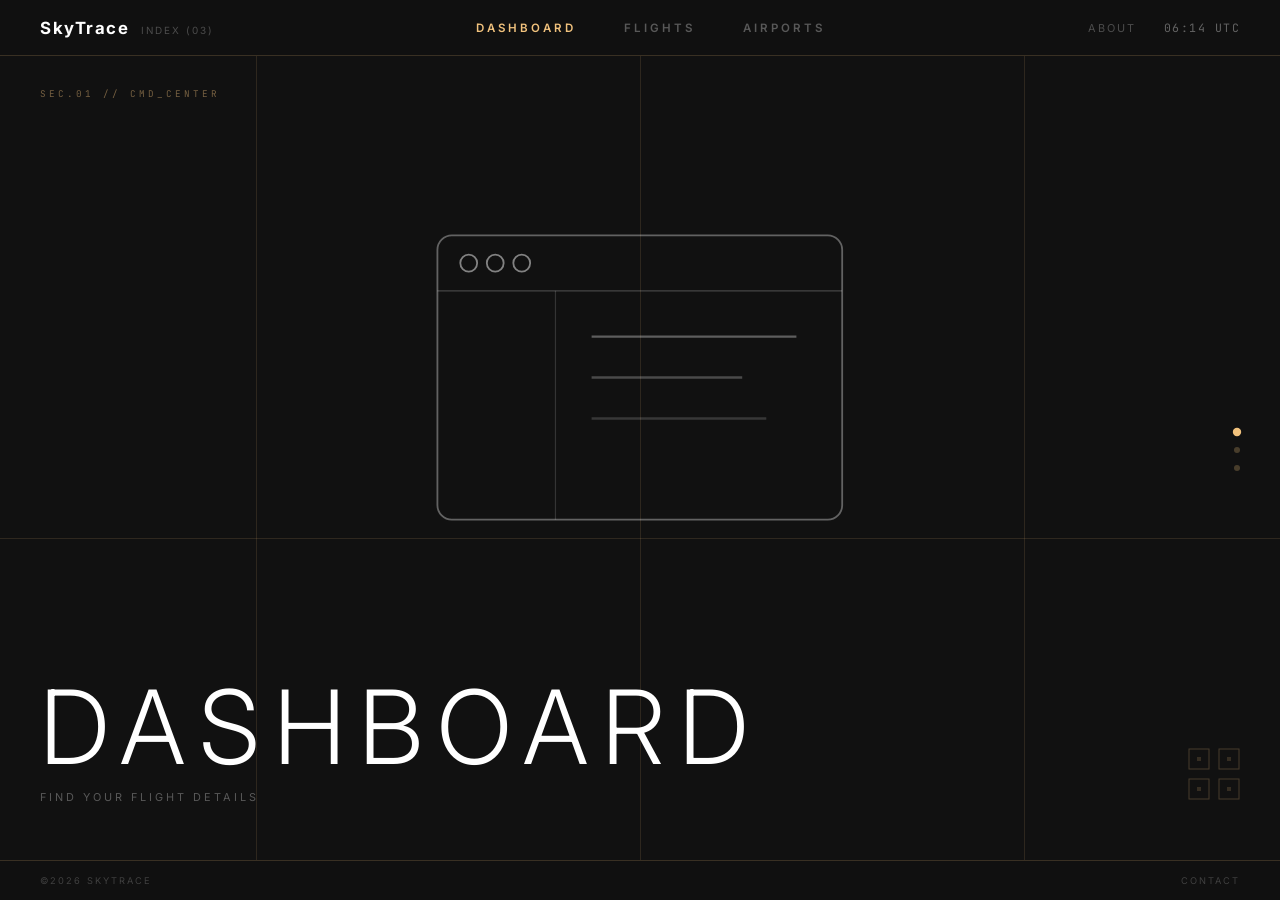
==== commit 8da9c955: "added index.html, added hero sections to search.html, hubs.html" ====
--- a/index.html
+++ b/index.html
@@ -4,555 +4,656 @@
   <meta charset="UTF-8">
   <meta name="viewport" content="width=device-width, initial-scale=1.0">
   <title>SkyTrace — Live Flight Tracker</title>
-  <link rel="stylesheet" href="css/styles.css">
+  <link rel="preconnect" href="https://fonts.googleapis.com">
+  <link rel="preconnect" href="https://fonts.gstatic.com" crossorigin>
+  <link href="https://fonts.googleapis.com/css2?family=Inter:wght@300;400;500;600;700&family=JetBrains+Mono:wght@400;500&display=swap" rel="stylesheet">
   <style>
-    /* ── Index-specific styles only ── */
-
-    /* Hero layout: two columns */
-    .hero-layout {
-      min-height: calc(100vh - var(--nav-height));
-      display: grid;
-      grid-template-columns: 1fr 1fr;
+    *, *::before, *::after { box-sizing: border-box; margin: 0; padding: 0; }
+
+    html, body {
+      height: 100%;
+      overflow: hidden;
+      font-family: 'Inter', 'Segoe UI', system-ui, sans-serif;
+      background: #111111;
+      color: #fff;
+      -webkit-font-smoothing: antialiased;
+    }
+
+    a { color: inherit; text-decoration: none; }
+
+    /* ── Navigation ── */
+    .st-nav {
+      position: fixed;
+      top: 0; left: 0; right: 0;
+      z-index: 100;
+      height: 56px;
+      display: flex;
       align-items: center;
-      gap: var(--sp-12);
-      padding-inline: var(--sp-10);
-      max-width: var(--max-width);
-      margin-inline: auto;
-      padding-block: var(--sp-16);
-    }
-
-    /* Live ticker panel (right column) */
-    .ticker-panel {
-      border: 1px solid var(--border);
-      border-radius: 4px;
+      justify-content: space-between;
+      padding: 0 40px;
+      border-bottom: 1px solid rgba(241,194,125,0.18);
+      background: rgba(17,17,17,0.96);
+      backdrop-filter: blur(12px);
+      -webkit-backdrop-filter: blur(12px);
+    }
+
+    .st-nav-left {
+      display: flex;
+      align-items: baseline;
+      gap: 12px;
+    }
+
+    .st-logo {
+      font-size: 1.05rem;
+      font-weight: 700;
+      letter-spacing: 1.5px;
+      color: #fff;
+    }
+
+    .st-nav-index {
+      font-size: 0.62rem;
+      letter-spacing: 2px;
+      color: rgba(255,255,255,0.25);
+      font-weight: 400;
+      text-transform: uppercase;
+    }
+
+    .st-nav-center {
+      display: flex;
+      align-items: center;
+      gap: 48px;
+    }
+
+    .st-nav-link {
+      font-size: 0.72rem;
+      font-weight: 600;
+      letter-spacing: 3px;
+      text-transform: uppercase;
+      color: rgba(255,255,255,0.3);
+      cursor: pointer;
+      transition: color 0.3s ease;
+      user-select: none;
+    }
+
+    .st-nav-link:hover { color: rgba(255,255,255,0.6); }
+    .st-nav-link.active { color: #f1c27d; }
+
+    .st-nav-right {
+      display: flex;
+      align-items: center;
+      gap: 28px;
+    }
+
+    .st-nav-about {
+      font-size: 0.68rem;
+      letter-spacing: 2px;
+      text-transform: uppercase;
+      color: rgba(255,255,255,0.25);
+      transition: color 0.2s ease;
+    }
+
+    .st-nav-about:hover { color: rgba(255,255,255,0.6); }
+
+    .st-nav-time {
+      font-family: 'JetBrains Mono', 'Courier New', monospace;
+      font-size: 0.72rem;
+      letter-spacing: 1.5px;
+      color: rgba(255,255,255,0.35);
+    }
+
+    /* ── Sections Viewport ── */
+    .st-viewport {
+      position: fixed;
+      top: 56px; left: 0; right: 0;
+      bottom: 40px;
+    }
+
+    /* ── Section ── */
+    .st-section {
+      position: absolute;
+      inset: 0;
+      background: #111111;
       overflow: hidden;
-    }
-
-    .ticker-header {
-      display: flex;
-      justify-content: space-between;
+      will-change: transform;
+      transition: transform 700ms cubic-bezier(0.65, 0, 0.35, 1);
+    }
+
+    .st-section[data-index="0"] { z-index: 1; }
+    .st-section[data-index="1"] { z-index: 2; }
+    .st-section[data-index="2"] { z-index: 3; }
+
+    .st-section.ahead { transform: translateX(100%); }
+    .st-section.behind { transform: translateX(-25%); }
+
+    /* ── Grid Lines ── */
+    .st-grid {
+      position: absolute;
+      inset: 0;
+      pointer-events: none;
+      z-index: 1;
+    }
+
+    .st-grid-v {
+      position: absolute;
+      top: 0; bottom: 0;
+      width: 1px;
+      background: rgba(241,194,125,0.13);
+    }
+
+    .st-grid-v:nth-child(1) { left: 20%; }
+    .st-grid-v:nth-child(2) { left: 50%; }
+    .st-grid-v:nth-child(3) { left: 80%; }
+
+    .st-grid-h {
+      position: absolute;
+      left: 0; right: 0;
+      height: 1px;
+      background: rgba(241,194,125,0.13);
+    }
+
+    .st-grid-h.mid { top: 60%; }
+
+    /* ── Section Inner Layout ── */
+    .st-section-inner {
+      position: relative;
+      z-index: 2;
+      width: 100%;
+      height: 100%;
+      display: flex;
+      flex-direction: column;
+    }
+
+    .st-section-label {
+      position: absolute;
+      top: 32px; left: 40px;
+      font-size: 0.58rem;
+      letter-spacing: 3px;
+      text-transform: uppercase;
+      color: rgba(241,194,125,0.45);
+      font-family: 'JetBrains Mono', monospace;
+    }
+
+    /* ── Icon Area ── */
+    .st-icon-area {
+      flex: 1;
+      display: flex;
       align-items: center;
-      padding: var(--sp-4) var(--sp-5);
-      border-bottom: 1px solid var(--border);
-      background: var(--surface);
-    }
-
-    .ticker-header-label {
+      justify-content: center;
+      padding-top: 20px;
+    }
+
+    .st-icon-area svg {
+      width: clamp(220px, 32vw, 420px);
+      height: auto;
+    }
+
+    .st-icon-area--flights svg {
+      width: clamp(320px, 52vw, 620px);
+      height: auto;
+    }
+
+    /* ── Title Area ── */
+    .st-title-area {
+      padding: 0 40px 56px;
+    }
+
+    .st-section-title {
+      font-size: clamp(2.8rem, 8vw, 7rem);
+      font-weight: 300;
+      letter-spacing: clamp(4px, 1.2vw, 14px);
+      text-transform: uppercase;
+      color: #fff;
+      line-height: 0.92;
+      margin: 0;
+      cursor: pointer;
+      transition: opacity 0.2s ease;
+    }
+
+    .st-section-title:hover { opacity: 0.7; }
+
+    .st-section-sub {
       font-size: 0.68rem;
       letter-spacing: 3px;
       text-transform: uppercase;
-      color: var(--text-muted);
-    }
-
-    .ticker-clock {
-      font-family: var(--font-mono);
-      font-size: 0.95rem;
-      color: var(--gold);
-      letter-spacing: 2px;
-    }
-
-    .ticker-row {
-      display: grid;
-      grid-template-columns: 70px 90px 1fr auto;
+      color: rgba(255,255,255,0.3);
+      margin-top: 16px;
+      font-weight: 400;
+    }
+
+    /* ── Geometric Decoration ── */
+    .st-geo {
+      position: absolute;
+      bottom: 56px; right: 40px;
+      z-index: 2;
+    }
+
+    /* ── Footer ── */
+    .st-footer {
+      position: fixed;
+      bottom: 0; left: 0; right: 0;
+      z-index: 50;
+      height: 40px;
+      display: flex;
       align-items: center;
-      gap: var(--sp-3);
-      padding: var(--sp-4) var(--sp-5);
-      border-bottom: 1px solid var(--surface);
-      transition: background var(--transition-fast);
-      opacity: 0;
-      animation: fadeUp 0.4s ease forwards;
-    }
-
-    .ticker-row:hover { background: var(--surface-2); }
-    .ticker-row:last-child { border-bottom: none; }
-
-    .ticker-time {
-      font-family: var(--font-mono);
-      font-size: 0.9rem;
-      color: var(--text-muted);
-    }
-
-    .ticker-flight {
-      font-family: var(--font-mono);
-      font-size: 0.85rem;
-      color: var(--gold);
-      font-weight: 700;
-      letter-spacing: 1px;
-    }
-
-    .ticker-route {
-      font-size: 0.85rem;
-      text-transform: uppercase;
-      letter-spacing: 1px;
-      color: var(--text);
-      white-space: nowrap;
-      overflow: hidden;
-      text-overflow: ellipsis;
-    }
-
-    .ticker-footer {
-      padding: var(--sp-3) var(--sp-5);
-      background: var(--surface);
-      border-top: 1px solid var(--border);
-      text-align: right;
-    }
-
-    .ticker-footer a {
-      font-size: 0.68rem;
+      justify-content: space-between;
+      padding: 0 40px;
+      border-top: 1px solid rgba(241,194,125,0.18);
+      background: rgba(17,17,17,0.96);
+      backdrop-filter: blur(12px);
+    }
+
+    .st-footer span {
+      font-size: 0.58rem;
       letter-spacing: 2px;
       text-transform: uppercase;
-      color: var(--gold-dim);
-      transition: color var(--transition-fast);
-    }
-
-    .ticker-footer a:hover { color: var(--gold); }
-
-    /* Stats strip */
-    .stats-strip {
-      border-top: 1px solid var(--border);
-      border-bottom: 1px solid var(--border);
-      padding-block: var(--sp-6);
-    }
-
-    .stats-inner {
-      max-width: var(--max-width);
-      margin-inline: auto;
-      padding-inline: var(--sp-10);
-      display: flex;
-      justify-content: center;
-      gap: var(--sp-16);
-      flex-wrap: wrap;
-    }
-
-    .stat-item {
-      text-align: center;
-    }
-
-    .stat-item .num {
-      font-family: var(--font-mono);
-      font-size: 2.4rem;
-      font-weight: 700;
-      color: var(--gold);
-      line-height: 1;
-      display: block;
-    }
-
-    .stat-item .lbl {
-      font-size: 0.65rem;
-      letter-spacing: 3px;
-      text-transform: uppercase;
-      color: var(--text-muted);
-      margin-top: var(--sp-2);
-      display: block;
-    }
-
-    /* Quick search section */
-    .search-section {
-      max-width: var(--max-width);
-      margin-inline: auto;
-      padding-inline: var(--sp-10);
-      padding-block: var(--sp-12);
-    }
-
-    .search-section-label {
-      font-size: 0.68rem;
-      letter-spacing: 4px;
-      text-transform: uppercase;
-      color: var(--gold);
-      margin-bottom: var(--sp-4);
-    }
-
-    .search-widget {
-      display: grid;
-      grid-template-columns: 1fr 1fr auto;
-      gap: var(--sp-3);
-      align-items: end;
-      max-width: 720px;
-    }
-
-    .search-error {
-      font-size: 0.72rem;
-      color: var(--status-cancelled);
-      letter-spacing: 1px;
-      margin-top: var(--sp-2);
-      display: none;
-    }
-
-    .search-error.visible { display: block; }
-
-    /* Hubs section */
-    .hubs-section {
-      max-width: var(--max-width);
-      margin-inline: auto;
-      padding-inline: var(--sp-10);
-      padding-bottom: var(--sp-16);
-    }
-
-    .hubs-section-head {
-      display: flex;
-      justify-content: space-between;
-      align-items: flex-end;
-      margin-bottom: var(--sp-6);
-    }
-
-    .view-all {
-      font-size: 0.68rem;
-      letter-spacing: 2px;
-      text-transform: uppercase;
-      color: var(--gold-dim);
-      transition: color var(--transition-fast);
-    }
-
-    .view-all:hover { color: var(--gold); }
-
-    /* Responsive */
-    @media (max-width: 900px) {
-      .hero-layout {
-        grid-template-columns: 1fr;
-        padding-block: var(--sp-12);
-      }
-
-      .ticker-panel { display: none; }
-    }
-
-    @media (max-width: 640px) {
-      .hero-layout,
-      .stats-inner,
-      .search-section,
-      .hubs-section {
-        padding-inline: var(--sp-5);
-      }
-
-      .search-widget {
-        grid-template-columns: 1fr;
-      }
-
-      .stats-inner {
-        gap: var(--sp-8);
-      }
-
-      .hubs-section-head {
-        flex-direction: column;
-        align-items: flex-start;
-        gap: var(--sp-3);
-      }
+      color: rgba(255,255,255,0.2);
+    }
+
+    .st-footer a {
+      color: rgba(255,255,255,0.2);
+      transition: color 0.2s ease;
+    }
+
+    .st-footer a:hover { color: rgba(255,255,255,0.5); }
+
+    /* ── Section Progress Dots ── */
+    .st-dots {
+      position: fixed;
+      right: 40px;
+      top: 50%;
+      transform: translateY(-50%);
+      z-index: 60;
+      display: flex;
+      flex-direction: column;
+      gap: 12px;
+    }
+
+    .st-dot {
+      width: 6px; height: 6px;
+      border-radius: 50%;
+      background: rgba(241,194,125,0.25);
+      cursor: pointer;
+      transition: background 0.3s ease, transform 0.3s ease;
+    }
+
+    .st-dot.active {
+      background: #f1c27d;
+      transform: scale(1.4);
+    }
+
+    /* ── Transition Overlay ── */
+    .st-overlay {
+      position: fixed;
+      inset: 0;
+      z-index: 200;
+      background: #000;
+      opacity: 0;
+      pointer-events: none;
+      transition: opacity 400ms ease;
+    }
+
+    .st-overlay.active {
+      opacity: 1;
+      pointer-events: all;
+    }
+
+    /* ── Responsive ── */
+    @media (max-width: 768px) {
+      .st-nav {
+        padding: 0 20px;
+        height: 48px;
+      }
+
+      .st-nav-center { gap: 24px; }
+      .st-nav-link { font-size: 0.6rem; letter-spacing: 2px; }
+      .st-nav-about { display: none; }
+      .st-nav-index { display: none; }
+      .st-viewport { top: 48px; }
+
+      .st-section-label { left: 20px; top: 20px; font-size: 0.52rem; }
+      .st-title-area { padding: 0 20px 48px; }
+
+      .st-section-title {
+        font-size: clamp(2rem, 12vw, 3.5rem);
+        letter-spacing: 3px;
+      }
+
+      .st-section-sub { font-size: 0.6rem; letter-spacing: 2px; }
+      .st-geo { bottom: 48px; right: 20px; }
+
+      .st-footer { padding: 0 20px; height: 36px; }
+      .st-footer span { font-size: 0.52rem; }
+
+      .st-grid-v:nth-child(1) { left: 10%; }
+      .st-grid-v:nth-child(3) { left: 90%; }
+
+      .st-dots { right: 16px; }
+
+      .st-icon-area svg {
+        width: clamp(180px, 55vw, 280px);
+      }
+
+      .st-icon-area--flights svg {
+        width: clamp(240px, 72vw, 360px);
+      }
+    }
+
+    @media (max-width: 480px) {
+      .st-nav-center { gap: 16px; }
+      .st-nav-link { font-size: 0.55rem; letter-spacing: 1.5px; }
+      .st-nav-time { font-size: 0.6rem; }
+      .st-dots { display: none; }
     }
   </style>
 </head>
 <body>
 
-  <!-- ── NAVIGATION ── -->
-  <nav class="nav-bar">
-    <span class="nav-logo">SkyTrace</span>
-    <div class="nav-links">
-      <a href="index.html"        class="nav-link active">Home</a>
-      <a href="search.html"       class="nav-link">Search</a>
-      <a href="hubs.html"         class="nav-link">Hubs</a>
-      <a href="status.html"       class="nav-link">Live Board</a>
-      <a href="destinations.html" class="nav-link">Destinations</a>
-      <a href="about.html"        class="nav-link">About</a>
-      <a href="contact.html"      class="nav-link">Contact</a>
+  <!-- ── Navigation ── -->
+  <nav class="st-nav">
+    <div class="st-nav-left">
+      <span class="st-logo">SkyTrace</span>
+      <span class="st-nav-index">INDEX (03)</span>
     </div>
-    <button class="nav-toggle" id="navToggle" aria-label="Toggle navigation">
-      <span></span><span></span><span></span>
-    </button>
+    <div class="st-nav-center">
+      <a class="st-nav-link active" data-section="0">DASHBOARD</a>
+      <a class="st-nav-link" data-section="1">FLIGHTS</a>
+      <a class="st-nav-link" data-section="2">AIRPORTS</a>
+    </div>
+    <div class="st-nav-right">
+      <a href="about.html" class="st-nav-about">About</a>
+      <span class="st-nav-time" id="navTime">--:-- ---</span>
+    </div>
   </nav>
 
-  <!-- Mobile nav menu -->
-  <div class="nav-menu" id="navMenu">
-    <a href="index.html"        class="nav-link active">Home</a>
-    <a href="search.html"       class="nav-link">Search</a>
-    <a href="hubs.html"         class="nav-link">Hubs</a>
-    <a href="status.html"       class="nav-link">Live Board</a>
-    <a href="destinations.html" class="nav-link">Destinations</a>
-    <a href="about.html"        class="nav-link">About</a>
-    <a href="contact.html"      class="nav-link">Contact</a>
+  <!-- ── Sections Viewport ── -->
+  <div class="st-viewport" id="viewport">
+
+    <!-- Section 0: DASHBOARD -->
+    <section class="st-section" data-index="0">
+      <div class="st-grid">
+        <div class="st-grid-v"></div>
+        <div class="st-grid-v"></div>
+        <div class="st-grid-v"></div>
+        <div class="st-grid-h mid"></div>
+      </div>
+      <div class="st-section-inner">
+        <div class="st-section-label">SEC.01 // CMD_CENTER</div>
+        <div class="st-icon-area">
+          <svg viewBox="0 0 340 240" fill="none">
+            <rect x="2" y="2" width="336" height="236" rx="12" stroke="rgba(255,255,255,0.34)" stroke-width="1.5"/>
+            <line x1="2" y1="48" x2="338" y2="48" stroke="rgba(255,255,255,0.22)" stroke-width="1"/>
+            <circle cx="28" cy="25" r="7" stroke="rgba(255,255,255,0.48)" stroke-width="1.5"/>
+            <circle cx="50" cy="25" r="7" stroke="rgba(255,255,255,0.48)" stroke-width="1.5"/>
+            <circle cx="72" cy="25" r="7" stroke="rgba(255,255,255,0.48)" stroke-width="1.5"/>
+            <line x1="100" y1="48" x2="100" y2="238" stroke="rgba(255,255,255,0.15)" stroke-width="1"/>
+            <line x1="130" y1="86" x2="300" y2="86" stroke="rgba(255,255,255,0.32)" stroke-width="2"/>
+            <line x1="130" y1="120" x2="255" y2="120" stroke="rgba(255,255,255,0.24)" stroke-width="2"/>
+            <line x1="130" y1="154" x2="275" y2="154" stroke="rgba(255,255,255,0.16)" stroke-width="2"/>
+          </svg>
+        </div>
+        <div class="st-title-area">
+          <h1 class="st-section-title" data-page="dashboard.html">DASHBOARD</h1>
+          <p class="st-section-sub">Find your flight details</p>
+        </div>
+        <div class="st-geo">
+          <svg width="52" height="52" viewBox="0 0 52 52" fill="none">
+            <rect x="1" y="1" width="20" height="20" stroke="rgba(241,194,125,0.24)" stroke-width="1"/>
+            <rect x="31" y="1" width="20" height="20" stroke="rgba(241,194,125,0.24)" stroke-width="1"/>
+            <rect x="1" y="31" width="20" height="20" stroke="rgba(241,194,125,0.24)" stroke-width="1"/>
+            <rect x="31" y="31" width="20" height="20" stroke="rgba(241,194,125,0.24)" stroke-width="1"/>
+            <rect x="9" y="9" width="4" height="4" fill="rgba(241,194,125,0.16)"/>
+            <rect x="39" y="9" width="4" height="4" fill="rgba(241,194,125,0.16)"/>
+            <rect x="9" y="39" width="4" height="4" fill="rgba(241,194,125,0.16)"/>
+            <rect x="39" y="39" width="4" height="4" fill="rgba(241,194,125,0.16)"/>
+          </svg>
+        </div>
+      </div>
+    </section>
+
+    <!-- Section 1: FLIGHTS -->
+    <section class="st-section ahead" data-index="1">
+      <div class="st-grid">
+        <div class="st-grid-v"></div>
+        <div class="st-grid-v"></div>
+        <div class="st-grid-v"></div>
+        <div class="st-grid-h mid"></div>
+      </div>
+      <div class="st-section-inner">
+        <div class="st-section-label">SEC.02 // FLT_SEARCH</div>
+        <div class="st-icon-area st-icon-area--flights">
+          <svg viewBox="0 0 320 220" fill="none">
+            <circle cx="50" cy="160" r="10" stroke="rgba(255,255,255,0.4)" stroke-width="1.5"/>
+            <circle cx="270" cy="160" r="10" stroke="rgba(255,255,255,0.4)" stroke-width="1.5"/>
+            <path d="M50 160 Q160 15 270 160" stroke="rgba(255,255,255,0.28)" stroke-width="1.5" stroke-dasharray="8 5"/>
+            <path d="M155 58 L160 48 L165 58 Z" fill="rgba(255,255,255,0.6)"/>
+            <line x1="160" y1="58" x2="160" y2="160" stroke="rgba(255,255,255,0.14)" stroke-width="1" stroke-dasharray="4 6"/>
+            <text x="35" y="192" fill="rgba(255,255,255,0.3)" font-size="11" font-family="'JetBrains Mono', monospace" letter-spacing="2">DEP</text>
+            <text x="255" y="192" fill="rgba(255,255,255,0.3)" font-size="11" font-family="'JetBrains Mono', monospace" letter-spacing="2">ARR</text>
+            <line x1="80" y1="160" x2="240" y2="160" stroke="rgba(255,255,255,0.12)" stroke-width="1"/>
+          </svg>
+        </div>
+        <div class="st-title-area">
+          <h1 class="st-section-title" data-page="search.html">FLIGHTS</h1>
+          <p class="st-section-sub">Search for flights</p>
+        </div>
+        <div class="st-geo">
+          <svg width="52" height="52" viewBox="0 0 52 52" fill="none">
+            <rect x="1" y="1" width="20" height="20" stroke="rgba(241,194,125,0.24)" stroke-width="1"/>
+            <rect x="31" y="1" width="20" height="20" stroke="rgba(241,194,125,0.24)" stroke-width="1"/>
+            <rect x="1" y="31" width="20" height="20" stroke="rgba(241,194,125,0.24)" stroke-width="1"/>
+            <rect x="31" y="31" width="20" height="20" stroke="rgba(241,194,125,0.24)" stroke-width="1"/>
+            <rect x="9" y="9" width="4" height="4" fill="rgba(241,194,125,0.16)"/>
+            <rect x="39" y="9" width="4" height="4" fill="rgba(241,194,125,0.16)"/>
+            <rect x="9" y="39" width="4" height="4" fill="rgba(241,194,125,0.16)"/>
+            <rect x="39" y="39" width="4" height="4" fill="rgba(241,194,125,0.16)"/>
+          </svg>
+        </div>
+      </div>
+    </section>
+
+    <!-- Section 2: AIRPORTS -->
+    <section class="st-section ahead" data-index="2">
+      <div class="st-grid">
+        <div class="st-grid-v"></div>
+        <div class="st-grid-v"></div>
+        <div class="st-grid-v"></div>
+        <div class="st-grid-h mid"></div>
+      </div>
+      <div class="st-section-inner">
+        <div class="st-section-label">SEC.03 // APT_STATUS</div>
+        <div class="st-icon-area">
+          <svg viewBox="0 0 320 220" fill="none">
+            <rect x="50" y="65" width="220" height="115" stroke="rgba(255,255,255,0.34)" stroke-width="1.5"/>
+            <rect x="135" y="28" width="50" height="37" stroke="rgba(255,255,255,0.28)" stroke-width="1.5"/>
+            <line x1="160" y1="10" x2="160" y2="28" stroke="rgba(255,255,255,0.22)" stroke-width="1.5"/>
+            <circle cx="160" cy="8" r="3" fill="rgba(255,255,255,0.22)"/>
+            <rect x="75" y="95" width="35" height="45" stroke="rgba(255,255,255,0.2)" stroke-width="1"/>
+            <rect x="142" y="95" width="35" height="45" stroke="rgba(255,255,255,0.2)" stroke-width="1"/>
+            <rect x="210" y="95" width="35" height="45" stroke="rgba(255,255,255,0.2)" stroke-width="1"/>
+            <text x="82" y="155" fill="rgba(255,255,255,0.2)" font-size="8" font-family="'JetBrains Mono', monospace" letter-spacing="1">A1</text>
+            <text x="149" y="155" fill="rgba(255,255,255,0.2)" font-size="8" font-family="'JetBrains Mono', monospace" letter-spacing="1">B2</text>
+            <text x="216" y="155" fill="rgba(255,255,255,0.2)" font-size="8" font-family="'JetBrains Mono', monospace" letter-spacing="1">C3</text>
+            <line x1="25" y1="180" x2="295" y2="180" stroke="rgba(255,255,255,0.16)" stroke-width="1"/>
+            <line x1="25" y1="184" x2="295" y2="184" stroke="rgba(255,255,255,0.1)" stroke-width="1" stroke-dasharray="10 5"/>
+          </svg>
+        </div>
+        <div class="st-title-area">
+          <h1 class="st-section-title" data-page="hubs.html">AIRPORTS</h1>
+          <p class="st-section-sub">Find airport-based flight statuses</p>
+        </div>
+        <div class="st-geo">
+          <svg width="52" height="52" viewBox="0 0 52 52" fill="none">
+            <rect x="1" y="1" width="20" height="20" stroke="rgba(241,194,125,0.24)" stroke-width="1"/>
+            <rect x="31" y="1" width="20" height="20" stroke="rgba(241,194,125,0.24)" stroke-width="1"/>
+            <rect x="1" y="31" width="20" height="20" stroke="rgba(241,194,125,0.24)" stroke-width="1"/>
+            <rect x="31" y="31" width="20" height="20" stroke="rgba(241,194,125,0.24)" stroke-width="1"/>
+            <rect x="9" y="9" width="4" height="4" fill="rgba(241,194,125,0.16)"/>
+            <rect x="39" y="9" width="4" height="4" fill="rgba(241,194,125,0.16)"/>
+            <rect x="9" y="39" width="4" height="4" fill="rgba(241,194,125,0.16)"/>
+            <rect x="39" y="39" width="4" height="4" fill="rgba(241,194,125,0.16)"/>
+          </svg>
+        </div>
+      </div>
+    </section>
+
   </div>
 
-  <!-- ── HERO ── -->
-  <section>
-    <div class="hero-layout">
-
-      <!-- Left: copy + CTAs -->
-      <div class="hero-left">
-        <p class="hero-eyebrow">Live Flight Tracker</p>
-        <h1 class="hero-title">
-          Track any flight.<br><span>Anywhere.</span>
-        </h1>
-        <p class="hero-sub">
-          Gate changes, delays, arrivals — all in one place.
-          Built for travellers who can't afford to miss a thing.
-        </p>
-        <div class="hero-cta">
-          <a href="search.html" class="btn btn-primary">Search Flights</a>
-          <a href="hubs.html"   class="btn btn-secondary">View Live Board</a>
-        </div>
-      </div>
-
-      <!-- Right: live ticker -->
-      <div class="ticker-panel" id="tickerPanel">
-        <div class="ticker-header">
-          <span class="ticker-header-label">Live Departures</span>
-          <span class="ticker-clock" id="tickerClock">--:--:--</span>
-        </div>
-        <div id="tickerBody">
-          <!-- Rows injected by JS -->
-        </div>
-        <div class="ticker-footer">
-          <a href="hubs.html">Full board →</a>
-        </div>
-      </div>
-
-    </div>
-  </section>
-
-  <!-- ── STATS STRIP ── -->
-  <div class="stats-strip">
-    <div class="stats-inner">
-      <div class="stat-item">
-        <span class="num" data-target="12" id="stat0">0</span>
-        <span class="lbl">Airports Tracked</span>
-      </div>
-      <div class="stat-item">
-        <span class="num" data-target="72" id="stat1">0</span>
-        <span class="lbl">Flights in Database</span>
-      </div>
-      <div class="stat-item">
-        <span class="num" data-target="6" id="stat2">0</span>
-        <span class="lbl">Airlines</span>
-      </div>
-    </div>
+  <!-- ── Progress Dots ── -->
+  <div class="st-dots" id="dots">
+    <div class="st-dot active" data-section="0"></div>
+    <div class="st-dot" data-section="1"></div>
+    <div class="st-dot" data-section="2"></div>
   </div>
 
-  <!-- ── QUICK SEARCH ── -->
-  <div class="search-section">
-    <p class="search-section-label">Quick Search</p>
-    <form class="search-widget" id="searchForm" autocomplete="off">
-      <div class="form-group">
-        <label class="form-label" for="fromSelect">From</label>
-        <select class="form-input" id="fromSelect">
-          <option value="">Select origin</option>
-        </select>
-      </div>
-      <div class="form-group">
-        <label class="form-label" for="toSelect">To</label>
-        <select class="form-input" id="toSelect">
-          <option value="">Select destination</option>
-        </select>
-      </div>
-      <button type="submit" class="btn btn-primary">Search →</button>
-    </form>
-    <p class="search-error" id="searchError">Origin and destination cannot be the same.</p>
-  </div>
-
-  <!-- ── FEATURED HUBS ── -->
-  <div class="hubs-section">
-    <div class="hubs-section-head">
-      <div>
-        <p class="section-label">Airport Network</p>
-        <h2 class="section-title" style="margin-bottom:0;">Select Your Hub</h2>
-      </div>
-      <a href="hubs.html" class="view-all">View all 12 hubs →</a>
-    </div>
-    <div class="grid-auto" id="featuredHubs">
-      <!-- 6 hub cards injected by JS -->
-    </div>
-  </div>
-
-  <!-- ── FOOTER ── -->
-  <footer class="footer">
-    <div class="footer-inner">
-      <div class="footer-top">
-        <div>
-          <div class="footer-logo">SkyTrace</div>
-          <p class="footer-tagline">Track any flight. Anywhere.</p>
-        </div>
-        <nav class="footer-links">
-          <a href="index.html"        class="footer-link">Home</a>
-          <a href="search.html"       class="footer-link">Search</a>
-          <a href="hubs.html"         class="footer-link">Hubs</a>
-          <a href="status.html"       class="footer-link">Live Board</a>
-          <a href="destinations.html" class="footer-link">Destinations</a>
-          <a href="about.html"        class="footer-link">About</a>
-          <a href="contact.html"      class="footer-link">Contact</a>
-        </nav>
-      </div>
-      <div class="footer-bottom">
-        <span class="footer-credit">
-          B.Tech CSE · User Interface Design · Amrita Vishwa Vidyapeetham
-        </span>
-        <span class="footer-credit">
-          <a href="https://github.com/9Zaun/skytrace" target="_blank" rel="noopener noreferrer">
-            GitHub Repository ↗
-          </a>
-        </span>
-      </div>
-    </div>
+  <!-- ── Footer ── -->
+  <footer class="st-footer">
+    <span>&copy;2026 SKYTRACE</span>
+    <span><a href="contact.html">CONTACT</a></span>
   </footer>
 
+  <!-- ── Transition Overlay ── -->
+  <div class="st-overlay" id="overlay"></div>
+
   <script>
-    /* ── DATA ── */
-    const HUBS = [
-      { country: "Qatar",          city: "Doha",       code: "DOH" },
-      { country: "India",          city: "Delhi",      code: "DEL" },
-      { country: "United Kingdom", city: "London",     code: "LHR" },
-      { country: "United States",  city: "New York",   code: "JFK" },
-      { country: "UAE",            city: "Dubai",      code: "DXB" },
-      { country: "Japan",          city: "Tokyo",      code: "HND" },
-      { country: "France",         city: "Paris",      code: "CDG" },
-      { country: "Singapore",      city: "Singapore",  code: "SIN" },
-      { country: "Germany",        city: "Frankfurt",  code: "FRA" },
-      { country: "Australia",      city: "Sydney",     code: "SYD" },
-      { country: "Canada",         city: "Toronto",    code: "YYZ" },
-      { country: "Turkey",         city: "Istanbul",   code: "IST" }
-    ];
-
-    /* Sample flights for the live ticker — matches status.html data shape */
-    const TICKER_FLIGHTS = [
-      { id: "QR 001", from: "DOH", to: "London",    sch: "08:00", status: "ON-TIME"      },
-      { id: "AI 101", from: "DEL", to: "Mumbai",    sch: "01:15", status: "ON-TIME"      },
-      { id: "EK 201", from: "DXB", to: "New York",  sch: "08:30", status: "ON-TIME"      },
-      { id: "QR 701", from: "DOH", to: "New York",  sch: "09:30", status: "CANCELLED"    },
-      { id: "BA 217", from: "LHR", to: "New York",  sch: "11:15", status: "ON-TIME"      },
-      { id: "6E 502", from: "DEL", to: "Dubai",     sch: "02:30", status: "DELAYED"      },
-      { id: "AI 102", from: "DEL", to: "Doha",      sch: "16:45", status: "BOARDING"     },
-      { id: "EK 512", from: "DXB", to: "Delhi",     sch: "10:20", status: "ARRIVED"      }
-    ];
-
-    /* Status → CSS class mapping */
-    const STATUS_CLASS = {
-      "ON-TIME":      "st-on-time",
-      "DELAYED":      "st-delayed",
-      "BOARDING":     "st-boarding",
-      "CANCELLED":    "st-cancelled",
-      "ARRIVED":      "st-arrived",
-      "BAGGAGE CLAIM":"st-baggage-claim",
-      "IMMIGRATION":  "st-immigration",
-      "SCHEDULED":    "st-scheduled"
-    };
-
-    /* ── CLOCK ── */
-    function startClock() {
-      const el = document.getElementById('tickerClock');
-      function tick() {
-        el.textContent = new Date().toLocaleTimeString('en-GB');
-      }
-      tick();
-      setInterval(tick, 1000);
-    }
-
-    /* ── LIVE TICKER ── */
-    function buildTicker() {
-      const body = document.getElementById('tickerBody');
-      body.innerHTML = '';
-      TICKER_FLIGHTS.forEach((f, i) => {
-        const cls  = STATUS_CLASS[f.status] || 'st-scheduled';
-        const row  = document.createElement('div');
-        row.className = 'ticker-row';
-        row.style.animationDelay = (i * 0.06) + 's';
-        row.innerHTML = `
-          <span class="ticker-time">${f.sch}</span>
-          <span class="ticker-flight">${f.id}</span>
-          <span class="ticker-route">${f.to.toUpperCase()}</span>
-          <span class="st ${cls}">${f.status}</span>`;
-        body.appendChild(row);
+    (function() {
+      var currentSection = 0;
+      var totalSections = 3;
+      var isTransitioning = false;
+      var DURATION = 700;
+
+      var sections = document.querySelectorAll('.st-section');
+      var navLinks = document.querySelectorAll('.st-nav-link[data-section]');
+      var dots = document.querySelectorAll('.st-dot');
+      var overlay = document.getElementById('overlay');
+
+      function goToSection(index) {
+        if (index === currentSection || isTransitioning) return;
+        if (index < 0 || index >= totalSections) return;
+
+        isTransitioning = true;
+
+        if (index > currentSection) {
+          for (var i = currentSection; i < index; i++) {
+            sections[i].classList.add('behind');
+            sections[i].classList.remove('ahead');
+          }
+          sections[index].classList.remove('ahead');
+          sections[index].classList.remove('behind');
+        } else {
+          for (var i = currentSection; i > index; i--) {
+            sections[i].classList.add('ahead');
+            sections[i].classList.remove('behind');
+          }
+          sections[index].classList.remove('behind');
+          sections[index].classList.remove('ahead');
+        }
+
+        navLinks.forEach(function(l) { l.classList.remove('active'); });
+        navLinks[index].classList.add('active');
+        dots.forEach(function(d) { d.classList.remove('active'); });
+        dots[index].classList.add('active');
+
+        currentSection = index;
+
+        setTimeout(function() { isTransitioning = false; }, DURATION);
+      }
+
+      navLinks.forEach(function(link) {
+        link.addEventListener('click', function(e) {
+          e.preventDefault();
+          goToSection(parseInt(this.dataset.section));
+        });
       });
-    }
-
-    /* ── STATS COUNTERS ── */
-    function animateCounter(el, target, duration) {
-      let start = null;
-      function step(ts) {
-        if (!start) start = ts;
-        const progress = Math.min((ts - start) / duration, 1);
-        el.textContent = Math.floor(progress * target);
-        if (progress < 1) requestAnimationFrame(step);
-        else el.textContent = target + (target === 72 ? '+' : '');
-      }
-      requestAnimationFrame(step);
-    }
-
-    function initCounters() {
-      const targets = [
-        { id: 'stat0', val: 12 },
-        { id: 'stat1', val: 72 },
-        { id: 'stat2', val: 6  }
-      ];
-      const observer = new IntersectionObserver((entries) => {
-        entries.forEach(entry => {
-          if (entry.isIntersecting) {
-            targets.forEach(t => {
-              animateCounter(document.getElementById(t.id), t.val, 1200);
-            });
-            observer.disconnect();
-          }
+
+      dots.forEach(function(dot) {
+        dot.addEventListener('click', function() {
+          goToSection(parseInt(this.dataset.section));
         });
-      }, { threshold: 0.5 });
-      observer.observe(document.querySelector('.stats-strip'));
-    }
-
-    /* ── QUICK SEARCH DROPDOWNS ── */
-    function buildDropdowns() {
-      const from = document.getElementById('fromSelect');
-      const to   = document.getElementById('toSelect');
-      HUBS.forEach(h => {
-        const opt1 = new Option(`${h.city} (${h.code})`, h.code);
-        const opt2 = new Option(`${h.city} (${h.code})`, h.code);
-        from.appendChild(opt1);
-        to.appendChild(opt2);
       });
-    }
-
-    document.getElementById('searchForm').addEventListener('submit', function(e) {
-      e.preventDefault();
-      const from = document.getElementById('fromSelect').value;
-      const to   = document.getElementById('toSelect').value;
-      const err  = document.getElementById('searchError');
-
-      if (!from || !to) {
-        err.textContent = 'Please select both origin and destination.';
-        err.classList.add('visible');
-        return;
-      }
-      if (from === to) {
-        err.textContent = 'Origin and destination cannot be the same.';
-        err.classList.add('visible');
-        return;
-      }
-      err.classList.remove('visible');
-      window.location.href = `search.html?from=${from}&to=${to}`;
-    });
-
-    /* ── FEATURED HUBS (first 6) ── */
-    function buildFeaturedHubs() {
-      const grid = document.getElementById('featuredHubs');
-      HUBS.slice(0, 6).forEach((h, i) => {
-        const a = document.createElement('a');
-        a.href      = `status.html?origin=${h.code}`;
-        a.className = 'hub-card animate-fade-up';
-        a.style.animationDelay = (i * 0.07) + 's';
-        a.innerHTML = `
-          <span class="country-label">${h.country}</span>
-          <h2 class="city-name">${h.city}</h2>
-          <div class="airport-code">${h.code}</div>`;
-        grid.appendChild(a);
+
+      var wheelLock = false;
+      document.addEventListener('wheel', function(e) {
+        e.preventDefault();
+        if (wheelLock || isTransitioning) return;
+        wheelLock = true;
+
+        if (e.deltaY > 20) goToSection(currentSection + 1);
+        else if (e.deltaY < -20) goToSection(currentSection - 1);
+
+        setTimeout(function() { wheelLock = false; }, 900);
+      }, { passive: false });
+
+      var touchStartY = 0, touchStartX = 0;
+
+      document.addEventListener('touchstart', function(e) {
+        touchStartY = e.touches[0].clientY;
+        touchStartX = e.touches[0].clientX;
+      }, { passive: true });
+
+      document.addEventListener('touchend', function(e) {
+        if (isTransitioning) return;
+        var dy = touchStartY - e.changedTouches[0].clientY;
+        var dx = touchStartX - e.changedTouches[0].clientX;
+
+        if (Math.abs(dx) > Math.abs(dy) && Math.abs(dx) > 50) {
+          if (dx > 0) goToSection(currentSection + 1);
+          else goToSection(currentSection - 1);
+        } else if (Math.abs(dy) > 50) {
+          if (dy > 0) goToSection(currentSection + 1);
+          else goToSection(currentSection - 1);
+        }
+      }, { passive: true });
+
+      document.addEventListener('keydown', function(e) {
+        if (e.key === 'ArrowDown' || e.key === 'ArrowRight') {
+          e.preventDefault();
+          goToSection(currentSection + 1);
+        } else if (e.key === 'ArrowUp' || e.key === 'ArrowLeft') {
+          e.preventDefault();
+          goToSection(currentSection - 1);
+        }
       });
-    }
-
-    /* ── MOBILE NAV ── */
-    document.getElementById('navToggle').addEventListener('click', function() {
-      document.getElementById('navMenu').classList.toggle('open');
-    });
-
-    /* ── INIT ── */
-    window.addEventListener('DOMContentLoaded', () => {
-      startClock();
-      buildTicker();
-      buildDropdowns();
-      buildFeaturedHubs();
-      initCounters();
-    });
+
+      function navigateWithTransition(url) {
+        sessionStorage.setItem('st_transition', '1');
+        overlay.classList.add('active');
+        setTimeout(function() { window.location.href = url; }, 420);
+      }
+
+      document.querySelectorAll('.st-section-title[data-page]').forEach(function(title) {
+        title.addEventListener('click', function() {
+          navigateWithTransition(this.dataset.page);
+        });
+      });
+
+      function updateClock() {
+        var now = new Date();
+        var h = String(now.getHours()).padStart(2, '0');
+        var m = String(now.getMinutes()).padStart(2, '0');
+        var shortTz;
+        try {
+          shortTz = now.toLocaleTimeString('en-US', { timeZoneName: 'short' }).split(' ').pop();
+        } catch(e) {
+          shortTz = 'UTC';
+        }
+        document.getElementById('navTime').textContent = h + ':' + m + ' ' + shortTz;
+      }
+      updateClock();
+      setInterval(updateClock, 30000);
+
+      if (sessionStorage.getItem('st_transition') === '1') {
+        sessionStorage.removeItem('st_transition');
+        overlay.style.transition = 'none';
+        overlay.classList.add('active');
+        requestAnimationFrame(function() {
+          requestAnimationFrame(function() {
+            overlay.style.transition = 'opacity 500ms ease';
+            overlay.classList.remove('active');
+          });
+        });
+      }
+    })();
   </script>
 
 </body>
-</html>+</html>
